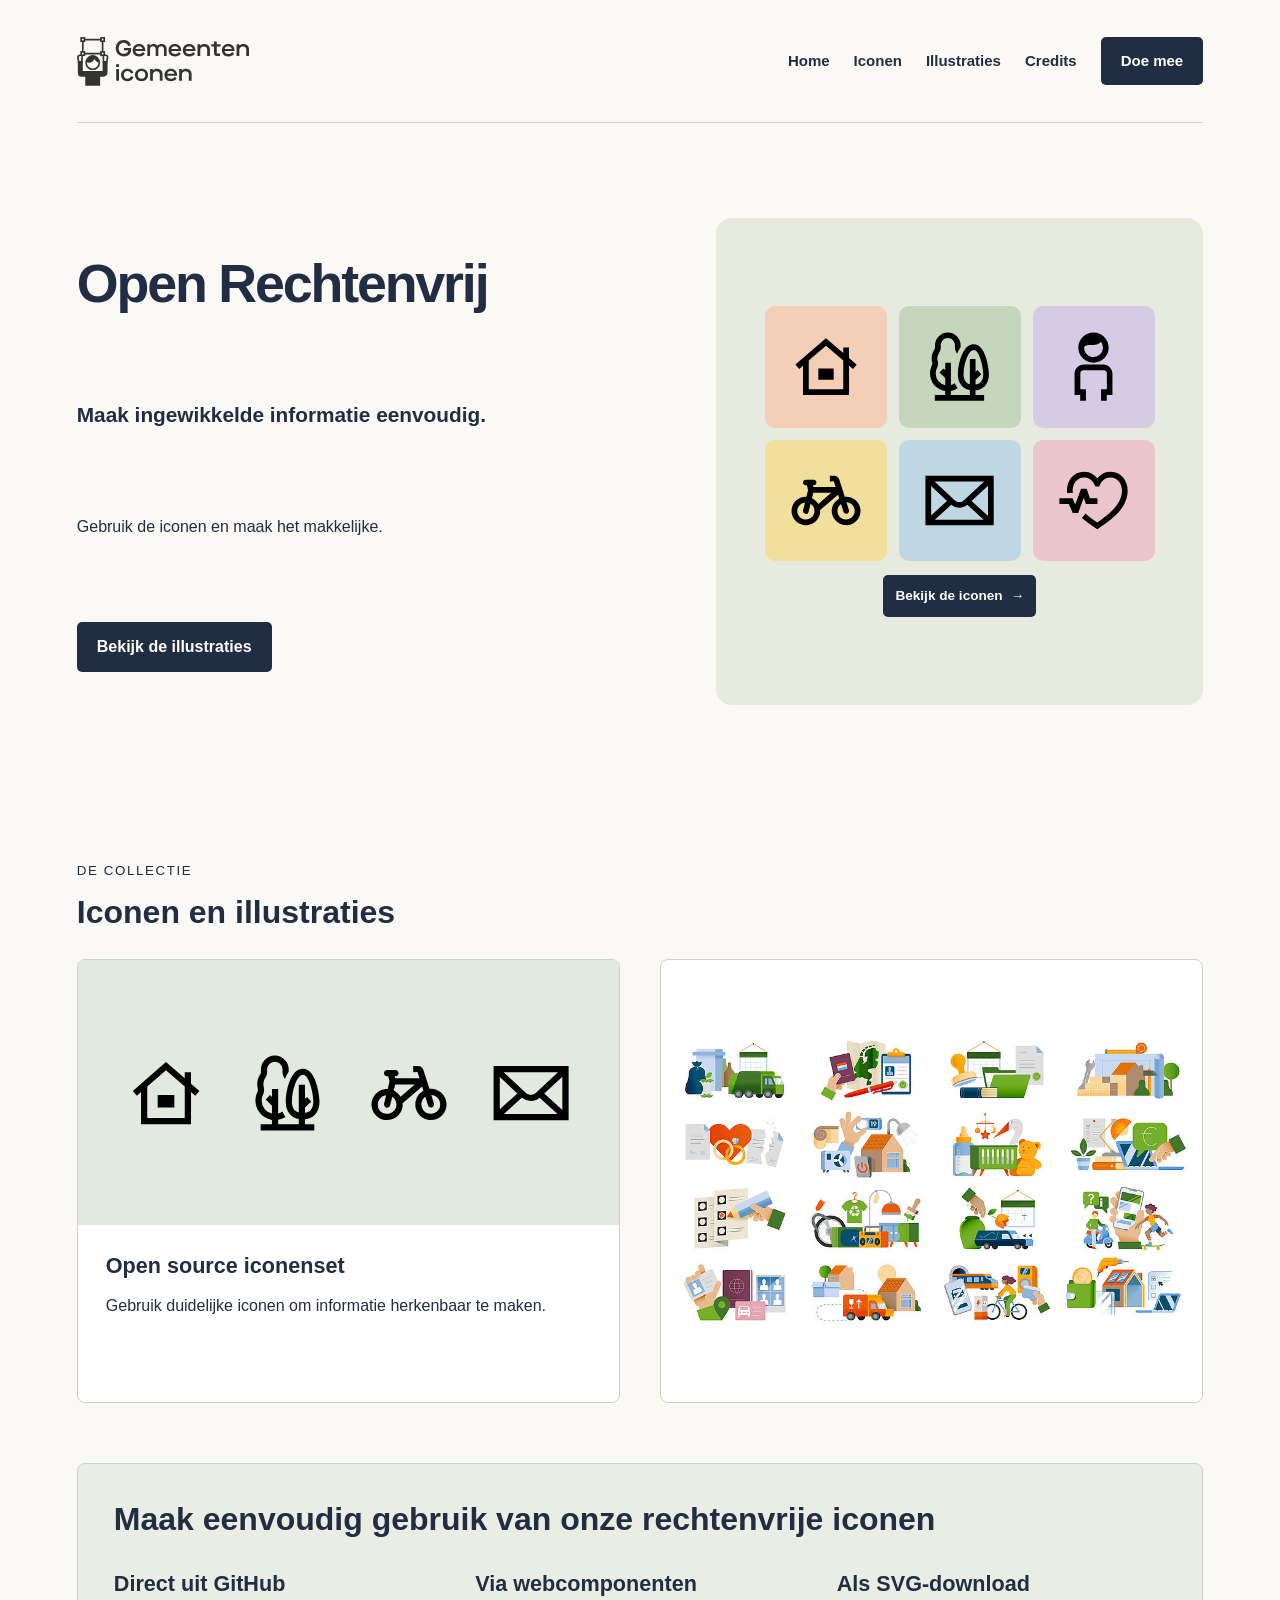
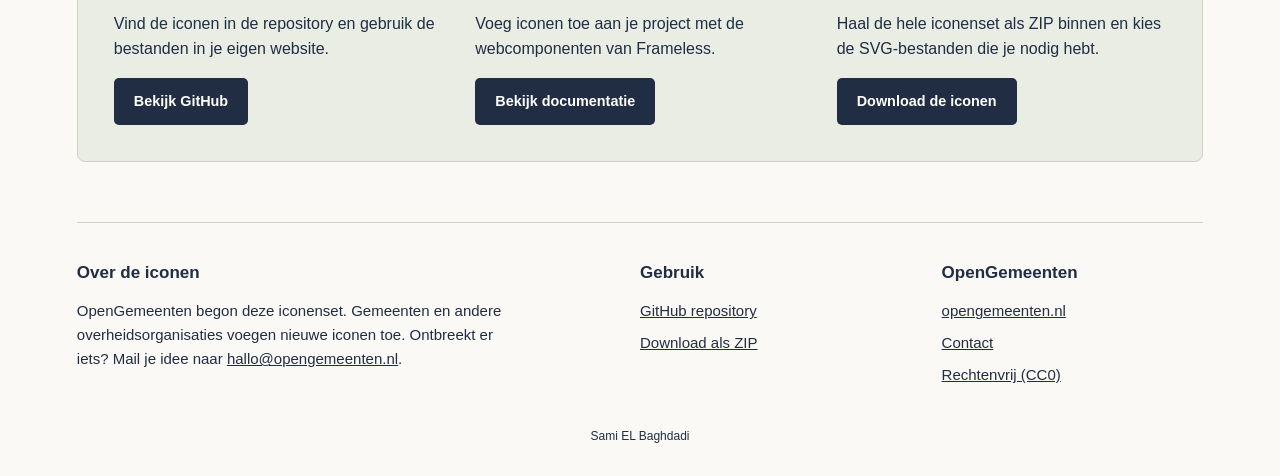
==== Gemeenteniconen.html @ 5701a108 "de css maar nog zonder de media" ====
﻿<!DOCTYPE html>
<html lang="nl">
<head>
    <meta charset="UTF-8">
    <meta name="viewport" content="width=device-width, initial-scale=1.0">
    <meta name="description" content="Ontdek iconen en illustraties voor begrijpelijke communicatie door gemeenten.">
    <title>Gemeenteniconen</title>
    <link rel="stylesheet" href="styles/styles.css">
</head>

<body id="boven">

<header class="bovenbalk paginabreedte rij">
    <a href="#">
        <img class="logo" src="assets/gemeenteniconen-logo.svg" alt="Gemeenteniconen">
    </a>

    <button class="hamburger" type="button" title="Menu" hidden>☰</button>
    <nav class="menu rij" id="hoofdmenu">
        <a href="#boven">Home</a>
        <a href="#iconen">Iconen</a>
        <a href="#illustraties">Illustraties</a>
        <a href="#credits">Credits</a>
        <a class="knop" href="#gebruik">Doe mee</a>
    </nav>
</header>

<main>

    <section class="intro paginabreedte raster">
        
        <h1>Open Rechtenvrij</h1>

            <p class="intro-uitleg">
                Maak ingewikkelde informatie eenvoudig.
                </p>  
                <p> Gebruik de iconen en maak het makkelijke. </p> 
          

            <a class="knop" href="#illustraties">Bekijk de illustraties</a>
        
         <section class="intro-beeld kolom">
            <h2 class="voorbeeld-kop">Bekijk de iconen</h2>

                <ul class="iconen-raster raster drie-kolommen lijst">
                    <li><span class="raster icoon perzik"><img src="assets/icoon-huis.svg" alt="Huis"></span></li>
                    <li><span class="raster icoon groen"><img src="assets/icoon-bomen.svg" alt="Bomen"></span></li>
                    <li><span class="raster icoon paars"><img src="assets/icoon-gebruiker.svg" alt="Gebruiker"></span></li>
                    <li><span class="raster icoon geel"><img src="assets/icoon-fiets.svg" alt="Fiets"></span></li>
                    <li><span class="raster icoon blauw"><img src="assets/icoon-bericht.svg" alt="Bericht"></span></li>
                    <li><span class="raster icoon roze"><img src="assets/icoon-gezondheid.svg" alt="Gezondheid"></span></li>
                </ul>
                <a class="knop iconen-bekijk" href="#iconen">Bekijk de iconen <span aria-hidden="true">→</span></a>
        </section>
    </section>

    <section class="collecties paginabreedte">

        <small class="bovenkop">DE COLLECTIE</small>
        <h2>Iconen en illustraties</h2>

        <section class="collectie-raster raster">

            <a class="collectie-kaart paneel" id="iconen" href="#gebruik">
                <span class="kaart-beeld iconen-voorbeeld">
                    <img src="assets/icoon-huis.svg" alt="Huis">
                    <img src="assets/icoon-bomen.svg" alt="Bomen">
                    <img src="assets/icoon-fiets.svg" alt="Fiets">
                    <img src="assets/icoon-bericht.svg" alt="Bericht">
                </span>

                <article class="kaart-tekst">
                    <h3>Open source iconenset</h3>
                    <p>Gebruik duidelijke iconen om informatie herkenbaar te maken.</p>
                </article>
            </a>

            <a class="collectie-kaart paneel" id="illustraties" href="assets/illustraties.jpg">
                <span class="kaart-beeld"><img src="assets/illustraties.jpg" alt="Illustraties"></span>

                <article class="kaart-tekst">
                    <h3>Rechtenvrije illustraties</h3>
                    <p>bekijke de Rechtenvrije illustraties</p>
                </article>
            </a>
        </section>
    </section>
    <section id="gebruik" class="gebruik paginabreedte paneel">
        <h2 id="gebruik-titel">Maak eenvoudig gebruik van onze rechtenvrije iconen</h2>

        <section class="gebruik-raster raster drie-kolommen">
            <article class="kolom">
                <h3>Direct uit GitHub</h3>
                <p>Vind de iconen in de repository en gebruik de bestanden in je eigen website.</p>
                <a class="knop" href="https://github.com/OpenGemeenten/Iconenset/">Bekijk GitHub</a>
            </article>

            <article class="kolom">
                <h3>Via webcomponenten</h3>
                <p>Voeg iconen toe aan je project met de webcomponenten van Frameless.</p>
                <a class="knop" href="https://frameless.github.io/iconset-npm/">Bekijk documentatie</a>
            </article>

            <article class="kolom">
                <h3>Als SVG-download</h3>
                <p>Haal de hele iconenset als ZIP binnen en kies de SVG-bestanden die je nodig hebt.</p>
                <a class="knop" href="https://github.com/OpenGemeenten/Iconenset/archive/refs/heads/master.zip">Download de iconen</a>
            </article>
        </section>
    </section>
</main>

<footer id="credits" class="onderbalk paginabreedte raster">
    <section>
        <h2 id="over-iconen">Over de iconen</h2>
        <p>OpenGemeenten begon deze iconenset. Gemeenten en andere overheidsorganisaties voegen nieuwe iconen toe. Ontbreekt er iets? Mail je idee naar <a href="mailto:hallo@opengemeenten.nl">hallo@opengemeenten.nl</a>.</p>
    </section>

    <nav>
        <h2 id="footer-gebruik">Gebruik</h2>
        <ul class="raster lijst">
            <li><a href="https://github.com/OpenGemeenten/Iconenset/">GitHub repository</a></li>
            <li><a href="https://github.com/OpenGemeenten/Iconenset/archive/refs/heads/master.zip">Download als ZIP</a></li>
        </ul>
    </nav>

    <nav>
        <h2 id="footer-opengemeenten">OpenGemeenten</h2>
        <ul class="raster lijst">
            <li><a href="https://www.opengemeenten.nl/">opengemeenten.nl</a></li>
            <li><a href="https://www.opengemeenten.nl/contact">Contact</a></li>
            <li><a href="https://www.gemeenteniconen.nl/rechtenvrij">Rechtenvrij (CC0)</a></li>
        </ul>
    </nav>

    <small class="footer-naam">Sami EL Baghdadi</small>
</footer>

<a class="terug-boven" href="#boven">↑</a>
<script src="scripts/script.js" defer></script>
</body>
</html>
---- styles/styles.css ----
﻿:root { --donker: #202d43; --lijn: #cdd1c7; --accent: #9d4929; }
* { box-sizing: border-box; }
html { scroll-padding-top: 150px; }
body {
    margin: 0;
    background: #faf9f5;
    color: var(--donker);
    font-family: Arial, sans-serif;
    line-height: 1.6;
}
img { display: block; max-width: 100%; }
a { color: inherit; }
a:hover { text-decoration: underline; }
a:focus-visible, button:focus-visible { outline: 3px solid var(--accent); outline-offset: 6px; }
h1, h2, h3, p { margin-top: 0; }
h1, h2, h3 { line-height: 1.2; }
h1 { font-size: clamp(2.2rem, 4.2vw, 3.7rem); letter-spacing: -.04em; }
h2 { font-size: clamp(1.5rem, 2.5vw, 2rem); }
h3 { font-size: 1.35rem; margin-bottom: 14px; }
.paginabreedte { width: 88%; max-width: 1180px; margin-inline: auto; }
.knop {
    display: inline-flex;
    align-items: center;
    justify-content: center;
    gap: 16px;
    padding: 12px 20px;
    border-radius: 5px;
    background: var(--donker);
    color: white;
    font-weight: bold;
    text-decoration: none;
}
.knop:hover { opacity: .85; }
/* Herbruikbare classes */ .paneel { border: 1px solid var(--lijn); border-radius: 8px; }
.raster { display: grid; }
.drie-kolommen { grid-template-columns: repeat(3, minmax(0, 1fr)); }
.rij { display: flex; align-items: center; }
.kolom { display: flex; flex-direction: column; }
.lijst { list-style: none; padding: 0; margin: 0; }

/* Navigatie */
.bovenbalk {
    position: sticky;
    top: 0;
    z-index: 10;
    justify-content: space-between;
    gap: 32px;
    padding-block: 28px;
    border-bottom: 1px solid var(--lijn);
    background: #faf9f5;
}
.logo { width: 185px; }
.menu { flex-wrap: wrap; gap: 24px; }
.menu a { font-size: 15px; font-weight: bold; text-decoration: none; }
.hamburger, .terug-boven { display: none; }

/* Intro */
.intro {
    grid-template-columns: 1.15fr 1fr;
    align-items: center;
    gap: 16px 80px;
    padding-block: 95px;
}
.intro>h1, .intro>p, .intro>.knop { grid-column: 1; margin-bottom: 0; }
.intro>.knop { justify-self: start; }
.intro>p { max-width: 490px; }
.intro-uitleg { font-size: 1.3rem; font-weight: bold; }
.intro-beeld {
    grid-column: 2;
    grid-row: 1 / 5;
    align-items: center;
    min-width: 0;
    justify-content: center;
    width: 100%;
    aspect-ratio: 1;
    background: #e7eadf;
    border-radius: 16px;
}
.voorbeeld-kop { display: none; margin: 0; font-size: 1.4rem; }
.iconen-raster { gap: 12px; width: 80%; margin-bottom: 14px; }
.icoon {
    place-items: center;
    aspect-ratio: 1;
    margin: 0;
    border-radius: 10px;
}
.iconen-raster > li { min-width: 0; }
.icoon img { width: 75%; height: 75%; object-fit: contain; }
.iconen-bekijk {
    max-width: 70%;
    padding: 10px 12px;
    gap: 8px;
    font-size: .85rem;
    text-align: center;
}
/* Kleuren van de iconen */ .perzik { background: #f3cfb8; }
.groen { background: #c4d7bc; }
.paars { background: #d5cbe5; }
.geel { background: #f0df9d; }
.blauw { background: #bed7e3; }
.roze { background: #ebc5cc; }
/* Collectie */ .collecties { padding-block: 60px; }
.bovenkop { display: block; margin-bottom: 12px; letter-spacing: .12em; }
.collecties>h2 { margin-bottom: 28px; }
.collectie-raster { grid-template-columns: 1fr 1fr; gap: 40px; }
.collectie-kaart {
    display: block;
    overflow: hidden;
    background: white;
    text-decoration: none;
}
.kaart-beeld { margin: 0; height: 265px; background: #eee8dc; }
.kaart-beeld>img { width: 100%; height: 100%; object-fit: contain; }
.kaart-tekst { padding: 28px; }
.iconen-voorbeeld {
    display: grid;
    grid-template-columns: repeat(4, 1fr);
    align-items: center;
    gap: 22px;
    padding: 38px;
    background: #e2e9df;
}
.iconen-voorbeeld img { aspect-ratio: 1; height: auto; }
/* Gebruiksopties */ .gebruik { padding: 36px; margin-bottom: 60px; background: #e9ede3; }
.gebruik>h2 { margin-bottom: 32px; }
.gebruik-raster { gap: 32px; }
.gebruik-raster article { align-items: flex-start; }
.gebruik-raster .knop { margin-top: auto; font-size: .9rem; }

/* Footer */
.onderbalk {
    grid-template-columns: 2fr 1fr 1fr;
    gap: 40px;
    margin-top: 40px;
    padding-block: 40px 30px;
    border-top: 1px solid var(--lijn);
    font-size: 15px;
}
.onderbalk h2 { font-size: 17px; margin-bottom: 16px; }
.onderbalk p { max-width: 440px; margin-bottom: 0; }
.onderbalk ul { gap: 8px; }
.onderbalk a { overflow-wrap: anywhere; }
.footer-naam { grid-column: 1 / -1; text-align: center; font-size: 12px; }
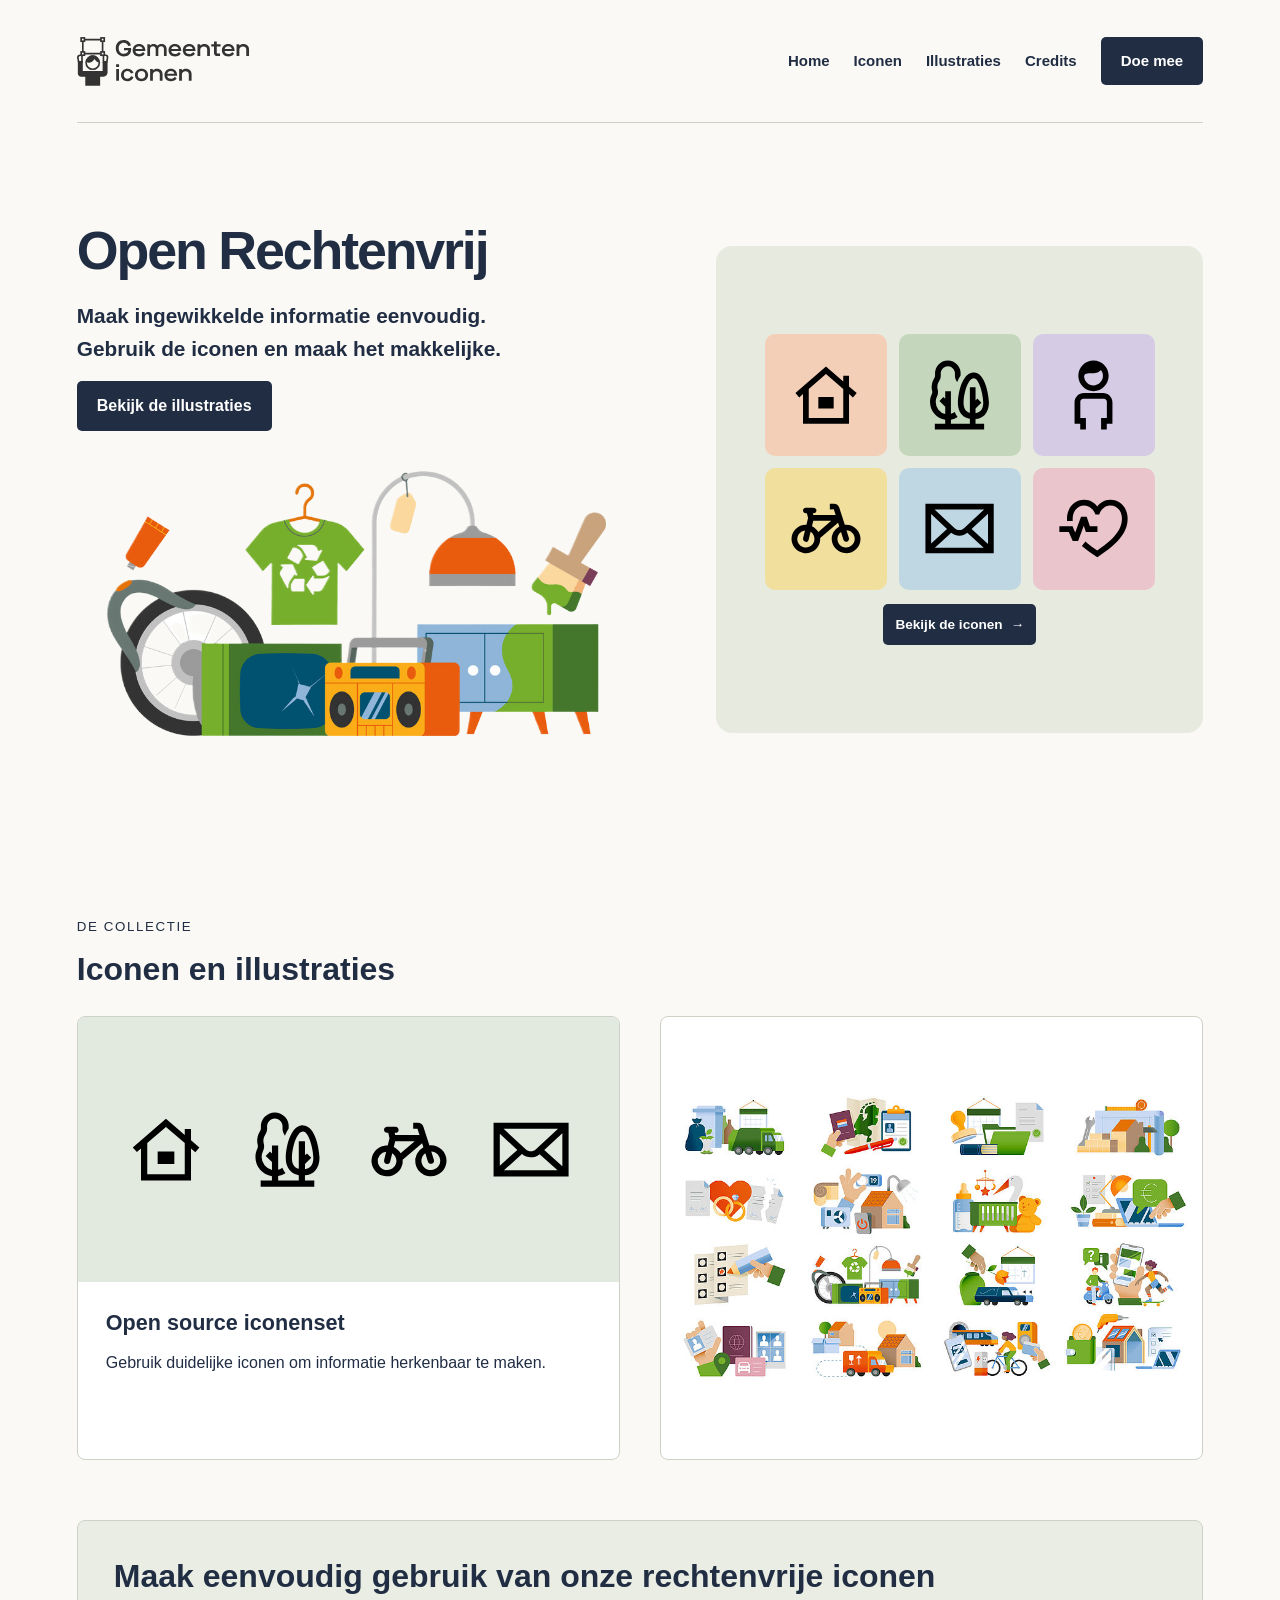
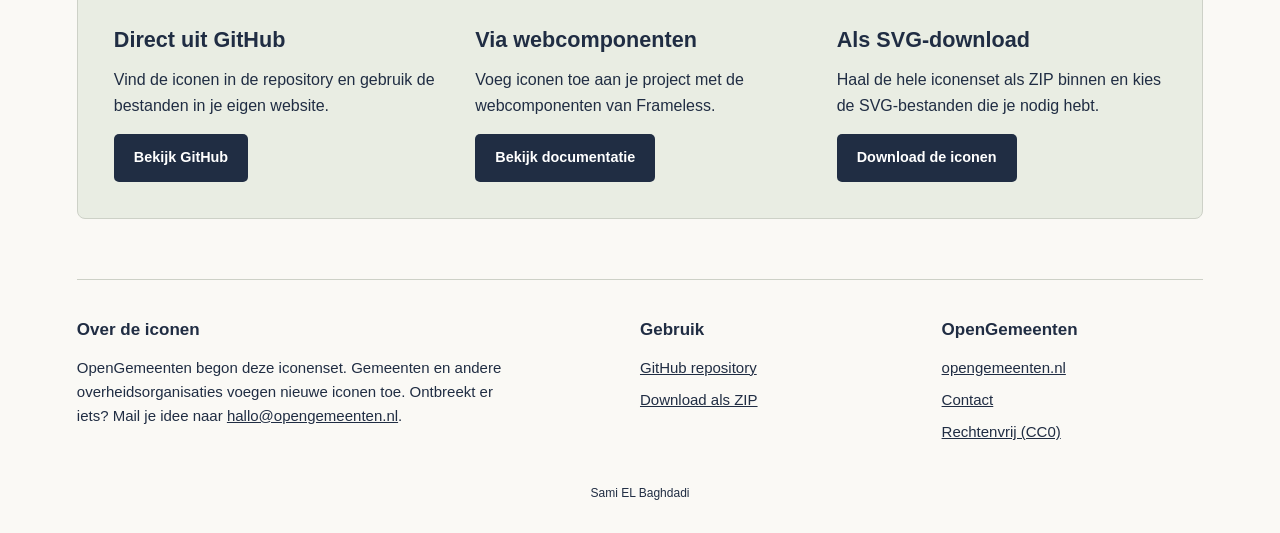
==== commit be59ac53: "heb een foto toegevoegd aan de homepage" ====
--- a/Gemeenteniconen.html
+++ b/Gemeenteniconen.html
@@ -26,41 +26,35 @@
 </header>
 
 <main>
+  
+    <section class="intro paginabreedte raster">
+        <h1>Open Rechtenvrij</h1>
+        <p class="intro-uitleg">Maak ingewikkelde informatie eenvoudig.<br>Gebruik de iconen en maak het makkelijke.</p>  
 
-    <section class="intro paginabreedte raster">
-        
-        <h1>Open Rechtenvrij</h1>
-
-            <p class="intro-uitleg">
-                Maak ingewikkelde informatie eenvoudig.
-                </p>  
-                <p> Gebruik de iconen en maak het makkelijke. </p> 
-          
-
-            <a class="knop" href="#illustraties">Bekijk de illustraties</a>
-        
-         <section class="intro-beeld kolom">
+        <a class="knop" href="#illustraties">Bekijk de illustraties</a>
+        <img src="assets/spullenedit.png" alt="spullenedit">
+         
+        <section class="intro-beeld kolom">
             <h2 class="voorbeeld-kop">Bekijk de iconen</h2>
 
-                <ul class="iconen-raster raster drie-kolommen lijst">
-                    <li><span class="raster icoon perzik"><img src="assets/icoon-huis.svg" alt="Huis"></span></li>
-                    <li><span class="raster icoon groen"><img src="assets/icoon-bomen.svg" alt="Bomen"></span></li>
-                    <li><span class="raster icoon paars"><img src="assets/icoon-gebruiker.svg" alt="Gebruiker"></span></li>
-                    <li><span class="raster icoon geel"><img src="assets/icoon-fiets.svg" alt="Fiets"></span></li>
-                    <li><span class="raster icoon blauw"><img src="assets/icoon-bericht.svg" alt="Bericht"></span></li>
-                    <li><span class="raster icoon roze"><img src="assets/icoon-gezondheid.svg" alt="Gezondheid"></span></li>
-                </ul>
-                <a class="knop iconen-bekijk" href="#iconen">Bekijk de iconen <span aria-hidden="true">→</span></a>
+            <ul class="iconen-raster raster drie-kolommen lijst">
+                <li><span class="raster icoon perzik"><img src="assets/icoon-huis.svg" alt="Huis"></span></li>
+                <li><span class="raster icoon groen"><img src="assets/icoon-bomen.svg" alt="Bomen"></span></li>
+                <li><span class="raster icoon paars"><img src="assets/icoon-gebruiker.svg" alt="Gebruiker"></span></li>
+                <li><span class="raster icoon geel"><img src="assets/icoon-fiets.svg" alt="Fiets"></span></li>
+                <li><span class="raster icoon blauw"><img src="assets/icoon-bericht.svg" alt="Bericht"></span></li>
+                <li><span class="raster icoon roze"><img src="assets/icoon-gezondheid.svg" alt="Gezondheid"></span></li>
+            </ul>
+
+            <a class="knop iconen-bekijk" href="#iconen">Bekijk de iconen <span>→</span></a>
         </section>
     </section>
 
     <section class="collecties paginabreedte">
-
         <small class="bovenkop">DE COLLECTIE</small>
         <h2>Iconen en illustraties</h2>
 
         <section class="collectie-raster raster">
-
             <a class="collectie-kaart paneel" id="iconen" href="#gebruik">
                 <span class="kaart-beeld iconen-voorbeeld">
                     <img src="assets/icoon-huis.svg" alt="Huis">
@@ -84,11 +78,12 @@
                 </article>
             </a>
         </section>
-    </section>
-    <section id="gebruik" class="gebruik paginabreedte paneel">
+     </section>
+   
+     <section id="gebruik" class="gebruik paginabreedte paneel">
         <h2 id="gebruik-titel">Maak eenvoudig gebruik van onze rechtenvrije iconen</h2>
 
-        <section class="gebruik-raster raster drie-kolommen">
+         <section class="gebruik-raster raster drie-kolommen">
             <article class="kolom">
                 <h3>Direct uit GitHub</h3>
                 <p>Vind de iconen in de repository en gebruik de bestanden in je eigen website.</p>
--- a/styles/styles.css
+++ b/styles/styles.css
@@ -1,145 +1,295 @@
-﻿:root { --donker: #202d43; --lijn: #cdd1c7; --accent: #9d4929; }
-* { box-sizing: border-box; }
-html { scroll-padding-top: 150px; }
+﻿:root {
+  --donker: #202d43;
+  --lijn: #cdd1c7;
+  --accent: #9d4929;
+}
+* {
+  box-sizing: border-box;
+}
+html {
+  scroll-padding-top: 150px;
+}
 body {
-    margin: 0;
-    background: #faf9f5;
-    color: var(--donker);
-    font-family: Arial, sans-serif;
-    line-height: 1.6;
-}
-img { display: block; max-width: 100%; }
-a { color: inherit; }
-a:hover { text-decoration: underline; }
-a:focus-visible, button:focus-visible { outline: 3px solid var(--accent); outline-offset: 6px; }
-h1, h2, h3, p { margin-top: 0; }
-h1, h2, h3 { line-height: 1.2; }
-h1 { font-size: clamp(2.2rem, 4.2vw, 3.7rem); letter-spacing: -.04em; }
-h2 { font-size: clamp(1.5rem, 2.5vw, 2rem); }
-h3 { font-size: 1.35rem; margin-bottom: 14px; }
-.paginabreedte { width: 88%; max-width: 1180px; margin-inline: auto; }
+  margin: 0;
+  background: #faf9f5;
+  color: var(--donker);
+  font-family: Arial, sans-serif;
+  line-height: 1.6;
+}
+img {
+  display: block;
+  max-width: 100%;
+}
+a {
+  color: inherit;
+}
+a:hover {
+  text-decoration: underline;
+}
+a:focus-visible, button:focus-visible {
+  outline: 3px solid var(--accent);
+  outline-offset: 6px;
+}
+h1, h2, h3, p {
+  margin-top: 0;
+}
+h1, h2, h3 {
+  line-height: 1.2;
+}
+h1 {
+  font-size: clamp(2.2rem, 4.2vw, 3.7rem);
+  letter-spacing: -.04em;
+}
+h2 {
+  font-size: clamp(1.5rem, 2.5vw, 2rem);
+}
+h3 {
+  font-size: 1.35rem;
+  margin-bottom: 14px;
+}
+.paginabreedte {
+  width: 88%;
+  max-width: 1180px;
+  margin-inline: auto;
+}
 .knop {
-    display: inline-flex;
-    align-items: center;
-    justify-content: center;
-    gap: 16px;
-    padding: 12px 20px;
-    border-radius: 5px;
-    background: var(--donker);
-    color: white;
-    font-weight: bold;
-    text-decoration: none;
-}
-.knop:hover { opacity: .85; }
-/* Herbruikbare classes */ .paneel { border: 1px solid var(--lijn); border-radius: 8px; }
-.raster { display: grid; }
-.drie-kolommen { grid-template-columns: repeat(3, minmax(0, 1fr)); }
-.rij { display: flex; align-items: center; }
-.kolom { display: flex; flex-direction: column; }
-.lijst { list-style: none; padding: 0; margin: 0; }
-
+  display: inline-flex;
+  align-items: center;
+  justify-content: center;
+  gap: 16px;
+  padding: 12px 20px;
+  border-radius: 5px;
+  background: var(--donker);
+  color: white;
+  font-weight: bold;
+  text-decoration: none;
+}
+.knop:hover {
+  opacity: .85;
+}
+/* Herbruikbare classes  */
+.paneel {
+  border: 1px solid var(--lijn);
+  border-radius: 8px;
+}
+.raster {
+  display: grid;
+}
+.drie-kolommen {
+  grid-template-columns: repeat(3, minmax(0, 1fr));
+}
+.rij {
+  display: flex;
+  align-items: center;
+}
+.kolom {
+  display: flex;
+  flex-direction: column;
+}
+.lijst {
+  list-style: none;
+  padding: 0;
+  margin: 0;
+}
 /* Navigatie */
 .bovenbalk {
-    position: sticky;
-    top: 0;
-    z-index: 10;
-    justify-content: space-between;
-    gap: 32px;
-    padding-block: 28px;
-    border-bottom: 1px solid var(--lijn);
-    background: #faf9f5;
-}
-.logo { width: 185px; }
-.menu { flex-wrap: wrap; gap: 24px; }
-.menu a { font-size: 15px; font-weight: bold; text-decoration: none; }
-.hamburger, .terug-boven { display: none; }
-
+  position: sticky;
+  top: 0;
+  z-index: 10;
+  justify-content: space-between;
+  gap: 32px;
+  padding-block: 28px;
+  border-bottom: 1px solid var(--lijn);
+  background: #faf9f5;
+}
+.logo {
+  width: 185px;
+}
+.menu {
+  flex-wrap: wrap;
+  gap: 24px;
+}
+.menu a {
+  font-size: 15px;
+  font-weight: bold;
+  text-decoration: none;
+}
+.hamburger, .terug-boven {
+  display: none;
+}
 /* Intro */
 .intro {
-    grid-template-columns: 1.15fr 1fr;
-    align-items: center;
-    gap: 16px 80px;
-    padding-block: 95px;
-}
-.intro>h1, .intro>p, .intro>.knop { grid-column: 1; margin-bottom: 0; }
-.intro>.knop { justify-self: start; }
-.intro>p { max-width: 490px; }
-.intro-uitleg { font-size: 1.3rem; font-weight: bold; }
+  grid-template-columns: 1.15fr 1fr;
+  align-items: center;
+  gap: 16px 80px;
+  padding-block: 95px;
+}
+.intro > h1, .intro > p, .intro > .knop {
+  grid-column: 1;
+  margin-bottom: 0;
+}
+.intro > .knop {
+  justify-self: start;
+}
+.intro > p {
+  max-width: 490px;
+}
+.intro-uitleg {
+  font-size: 1.3rem;
+  font-weight: bold;
+}
 .intro-beeld {
-    grid-column: 2;
-    grid-row: 1 / 5;
-    align-items: center;
-    min-width: 0;
-    justify-content: center;
-    width: 100%;
-    aspect-ratio: 1;
-    background: #e7eadf;
-    border-radius: 16px;
-}
-.voorbeeld-kop { display: none; margin: 0; font-size: 1.4rem; }
-.iconen-raster { gap: 12px; width: 80%; margin-bottom: 14px; }
+  grid-column: 2;
+  grid-row: 1 / 5;
+  align-items: center;
+  min-width: 0;
+  justify-content: center;
+  width: 100%;
+  aspect-ratio: 1;
+  background: #e7eadf;
+  border-radius: 16px;
+}
+.voorbeeld-kop {
+  display: none;
+  margin: 0;
+  font-size: 1.4rem;
+}
+.iconen-raster {
+  gap: 12px;
+  width: 80%;
+  margin-bottom: 14px;
+}
 .icoon {
-    place-items: center;
-    aspect-ratio: 1;
-    margin: 0;
-    border-radius: 10px;
-}
-.iconen-raster > li { min-width: 0; }
-.icoon img { width: 75%; height: 75%; object-fit: contain; }
+  place-items: center;
+  aspect-ratio: 1;
+  margin: 0;
+  border-radius: 10px;
+}
+.iconen-raster > li {
+  min-width: 0;
+}
+.icoon img {
+  width: 75%;
+  height: 75%;
+  object-fit: contain;
+}
 .iconen-bekijk {
-    max-width: 70%;
-    padding: 10px 12px;
-    gap: 8px;
-    font-size: .85rem;
-    text-align: center;
-}
-/* Kleuren van de iconen */ .perzik { background: #f3cfb8; }
-.groen { background: #c4d7bc; }
-.paars { background: #d5cbe5; }
-.geel { background: #f0df9d; }
-.blauw { background: #bed7e3; }
-.roze { background: #ebc5cc; }
-/* Collectie */ .collecties { padding-block: 60px; }
-.bovenkop { display: block; margin-bottom: 12px; letter-spacing: .12em; }
-.collecties>h2 { margin-bottom: 28px; }
-.collectie-raster { grid-template-columns: 1fr 1fr; gap: 40px; }
+  max-width: 70%;
+  padding: 10px 12px;
+  gap: 8px;
+  font-size: .85rem;
+  text-align: center;
+}
+/* Kleuren van de iconen  */
+.perzik {
+  background: #f3cfb8;
+}
+.groen {
+  background: #c4d7bc;
+}
+.paars {
+  background: #d5cbe5;
+}
+.geel {
+  background: #f0df9d;
+}
+.blauw {
+  background: #bed7e3;
+}
+.roze {
+  background: #ebc5cc;
+}
+/* Collectie  */
+.collecties {
+  padding-block: 60px;
+}
+.bovenkop {
+  display: block;
+  margin-bottom: 12px;
+  letter-spacing: .12em;
+}
+.collecties > h2 {
+  margin-bottom: 28px;
+}
+.collectie-raster {
+  grid-template-columns: 1fr 1fr;
+  gap: 40px;
+}
 .collectie-kaart {
-    display: block;
-    overflow: hidden;
-    background: white;
-    text-decoration: none;
-}
-.kaart-beeld { margin: 0; height: 265px; background: #eee8dc; }
-.kaart-beeld>img { width: 100%; height: 100%; object-fit: contain; }
-.kaart-tekst { padding: 28px; }
+  display: block;
+  overflow: hidden;
+  background: white;
+  text-decoration: none;
+}
+.kaart-beeld {
+  margin: 0;
+  height: 265px;
+  background: #eee8dc;
+}
+.kaart-beeld > img {
+  width: 100%;
+  height: 100%;
+  object-fit: contain;
+}
+.kaart-tekst {
+  padding: 28px;
+}
 .iconen-voorbeeld {
-    display: grid;
-    grid-template-columns: repeat(4, 1fr);
-    align-items: center;
-    gap: 22px;
-    padding: 38px;
-    background: #e2e9df;
-}
-.iconen-voorbeeld img { aspect-ratio: 1; height: auto; }
-/* Gebruiksopties */ .gebruik { padding: 36px; margin-bottom: 60px; background: #e9ede3; }
-.gebruik>h2 { margin-bottom: 32px; }
-.gebruik-raster { gap: 32px; }
-.gebruik-raster article { align-items: flex-start; }
-.gebruik-raster .knop { margin-top: auto; font-size: .9rem; }
-
+  display: grid;
+  grid-template-columns: repeat(4, 1fr);
+  align-items: center;
+  gap: 22px;
+  padding: 38px;
+  background: #e2e9df;
+}
+.iconen-voorbeeld img {
+  aspect-ratio: 1;
+  height: auto;
+}
+/* Gebruiksopties  */
+.gebruik {
+  padding: 36px;
+  margin-bottom: 60px;
+  background: #e9ede3;
+}
+.gebruik > h2 {
+  margin-bottom: 32px;
+}
+.gebruik-raster {
+  gap: 32px;
+}
+.gebruik-raster article {
+  align-items: flex-start;
+}
+.gebruik-raster .knop {
+  margin-top: auto;
+  font-size: .9rem;
+}
 /* Footer */
 .onderbalk {
-    grid-template-columns: 2fr 1fr 1fr;
-    gap: 40px;
-    margin-top: 40px;
-    padding-block: 40px 30px;
-    border-top: 1px solid var(--lijn);
-    font-size: 15px;
-}
-.onderbalk h2 { font-size: 17px; margin-bottom: 16px; }
-.onderbalk p { max-width: 440px; margin-bottom: 0; }
-.onderbalk ul { gap: 8px; }
-.onderbalk a { overflow-wrap: anywhere; }
-.footer-naam { grid-column: 1 / -1; text-align: center; font-size: 12px; }
-
-
+  grid-template-columns: 2fr 1fr 1fr;
+  gap: 40px;
+  margin-top: 40px;
+  padding-block: 40px 30px;
+  border-top: 1px solid var(--lijn);
+  font-size: 15px;
+}
+.onderbalk h2 {
+  font-size: 17px;
+  margin-bottom: 16px;
+}
+.onderbalk p {
+  max-width: 440px;
+  margin-bottom: 0;
+}
+.onderbalk ul {
+  gap: 8px;
+}
+.onderbalk a {
+  overflow-wrap: anywhere;
+}
+.footer-naam {
+  grid-column: 1 / -1;
+  text-align: center;
+  font-size: 12px;
+}
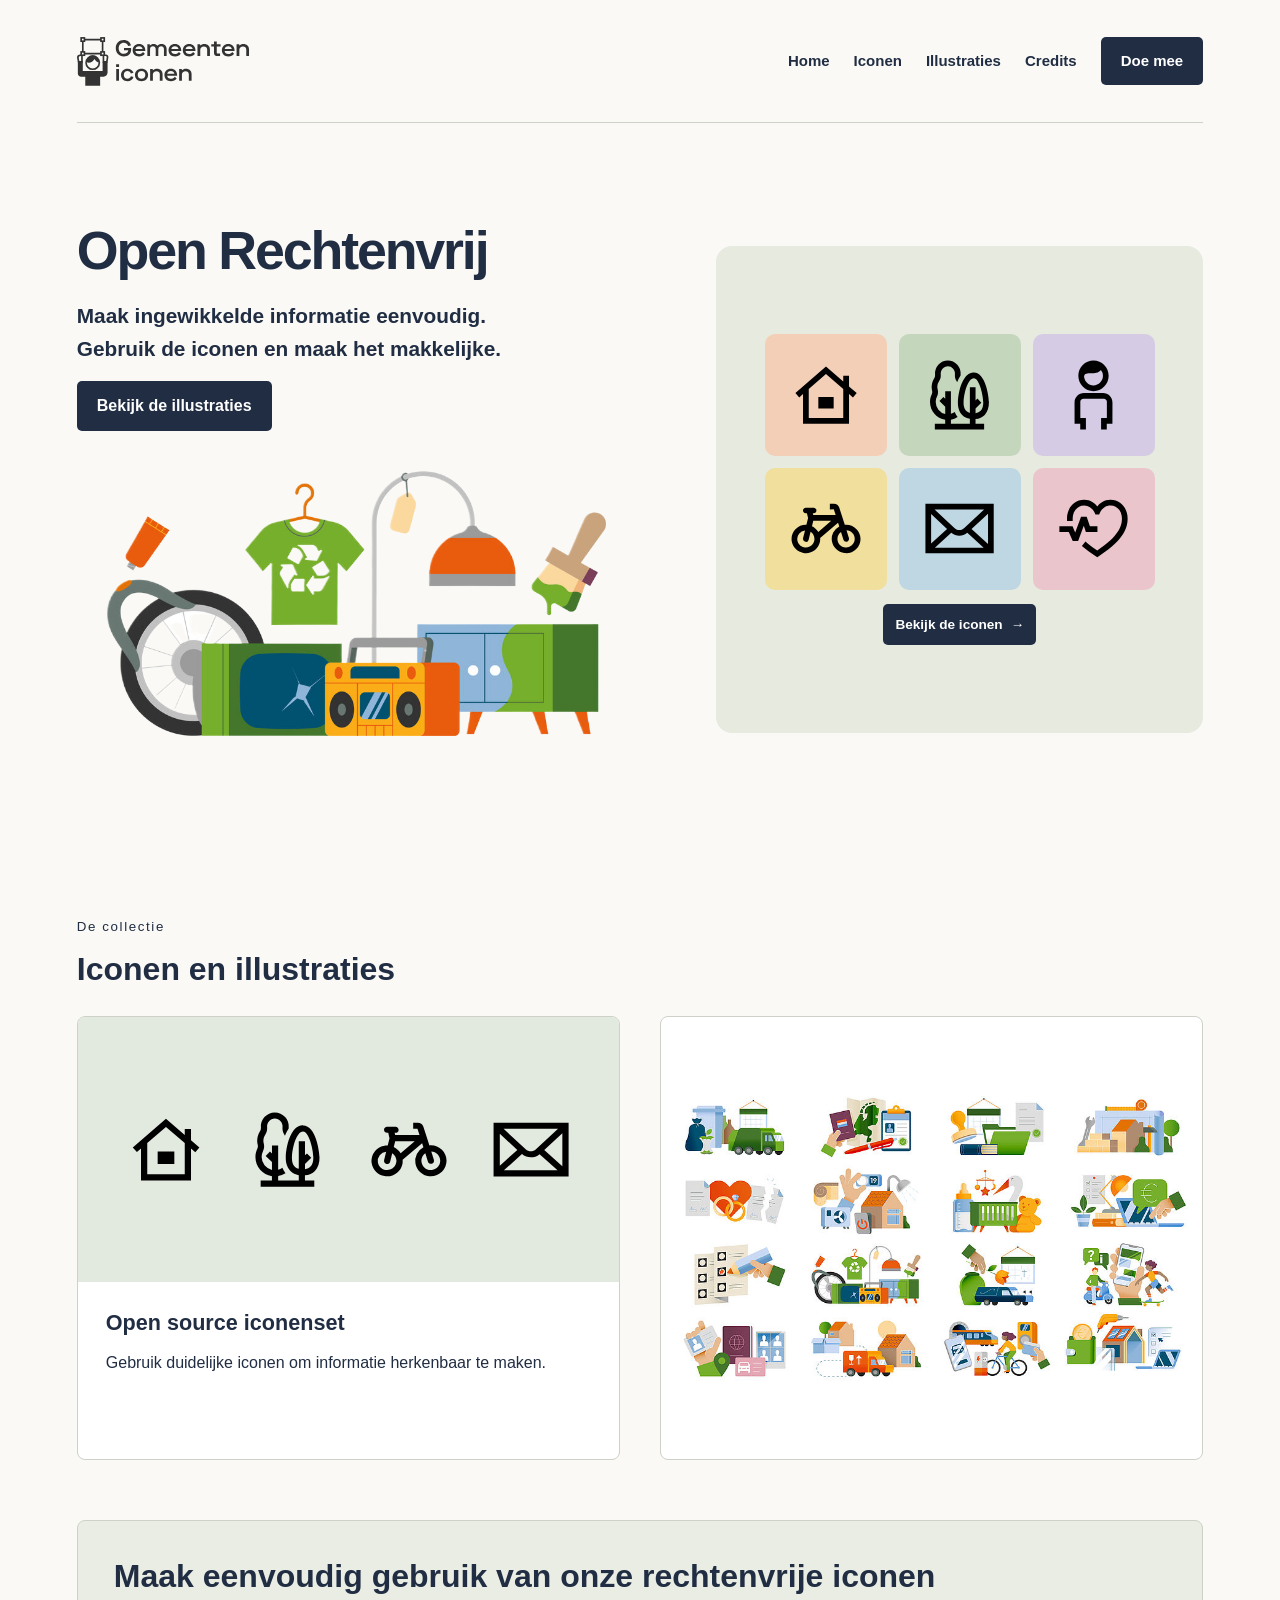
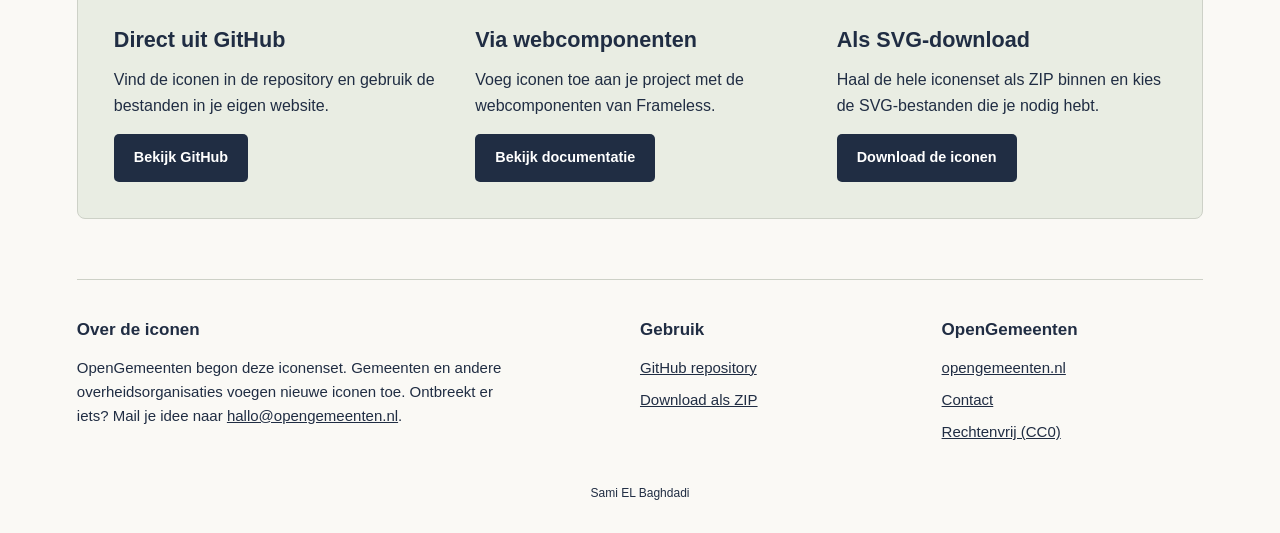
==== commit 2743dfbc: "hooftletter verandert heb de tekst van allemaal hoofdletter naar 1 hoofdletter voor accessibility." ====
--- a/Gemeenteniconen.html
+++ b/Gemeenteniconen.html
@@ -51,7 +51,7 @@
     </section>
 
     <section class="collecties paginabreedte">
-        <small class="bovenkop">DE COLLECTIE</small>
+        <small class="bovenkop">De collectie</small>
         <h2>Iconen en illustraties</h2>
 
         <section class="collectie-raster raster">
--- a/styles/styles.css
+++ b/styles/styles.css
@@ -1,4 +1,4 @@
-﻿:root {
+:root {
   --donker: #202d43;
   --lijn: #cdd1c7;
   --accent: #9d4929;
@@ -293,3 +293,101 @@
   text-align: center;
   font-size: 12px;
 }
+/* Tablet */
+@media (max-width: 900px) {
+    html { scroll-padding-top: 210px; }
+.bovenbalk { flex-direction: column; align-items: flex-start; gap: 20px; }
+.menu { gap: 18px; }
+.intro { gap: 35px; padding-block: 65px; }
+.collectie-raster { gap: 24px; }
+.iconen-voorbeeld { padding: 24px; gap: 12px; }
+}
+
+@media (max-width: 750px) {
+    .gebruik { padding: 24px; }
+.gebruik-raster { grid-template-columns: 1fr; }
+}
+
+/* Mobiel */
+@media (max-width: 650px) {
+    html { scroll-padding-top: 120px; }
+.paginabreedte { width: 90%; }
+
+    /* Navigatie met hamburgermenu */
+    .bovenbalk {
+        flex-direction: row;
+        flex-wrap: wrap;
+        align-items: center;
+        gap: 16px;
+        padding-block: 18px;
+    }
+.logo { width: 160px; }
+    .hamburger:not([hidden]) {
+        display: grid;
+        place-items: center;
+        width: 48px;
+        height: 48px;
+        padding: 0;
+        border: 1px solid var(--donker);
+        border-radius: 5px;
+        background: transparent;
+        font-size: 28px;
+        cursor: pointer;
+    }
+    .menu {
+        width: 100%;
+        flex-direction: column;
+        align-items: stretch;
+        gap: 4px;
+    }
+.menu.menu-interactief { display: none; }
+.menu.is-open { display: flex; }
+.menu a { padding: 12px; font-size: 1rem; }
+/* Intro */ .intro { grid-template-columns: 1fr; padding-block: 36px 16px; gap: 16px; }
+.intro>.knop { display: none; }
+    .intro-beeld {
+        grid-area: auto;
+        grid-template-columns: minmax(0, 1fr);
+        display: grid;
+        aspect-ratio: auto;
+        margin-top: 25px;
+        padding: 20px;
+        gap: 18px;
+        border: 1px solid var(--lijn);
+    }
+.voorbeeld-kop { display: block; }
+.iconen-raster { width: 100%; margin: 0; }
+    .iconen-bekijk {
+        justify-self: end;
+        max-width: none;
+        padding: 12px 20px;
+        font-size: 1rem;
+    }
+/* Collectie */ .collecties { padding-block: 40px; }
+.collectie-raster { grid-template-columns: 1fr; }
+#illustraties { order: -1; }
+.kaart-beeld { height: 230px; }
+.kaart-tekst { padding: 22px; }
+.kaart-tekst p { margin-bottom: 0; }
+/* Gebruik en footer */ .gebruik { margin-bottom: 36px; }
+.gebruik>h2 { text-align: center; }
+.gebruik-raster article { align-items: center; text-align: center; }
+.onderbalk { grid-template-columns: 1fr; gap: 28px; }
+
+    /* Knop om terug naar boven te gaan */
+    .terug-boven {
+        display: grid;
+        place-items: center;
+        position: fixed;
+        right: 12px;
+        bottom: 20px;
+        z-index: 5;
+        width: 44px;
+        height: 44px;
+        border: 1px solid var(--donker);
+        border-radius: 50%;
+        background: #faf9f5;
+        font-size: 1.6rem;
+        text-decoration: none;
+    }
+}
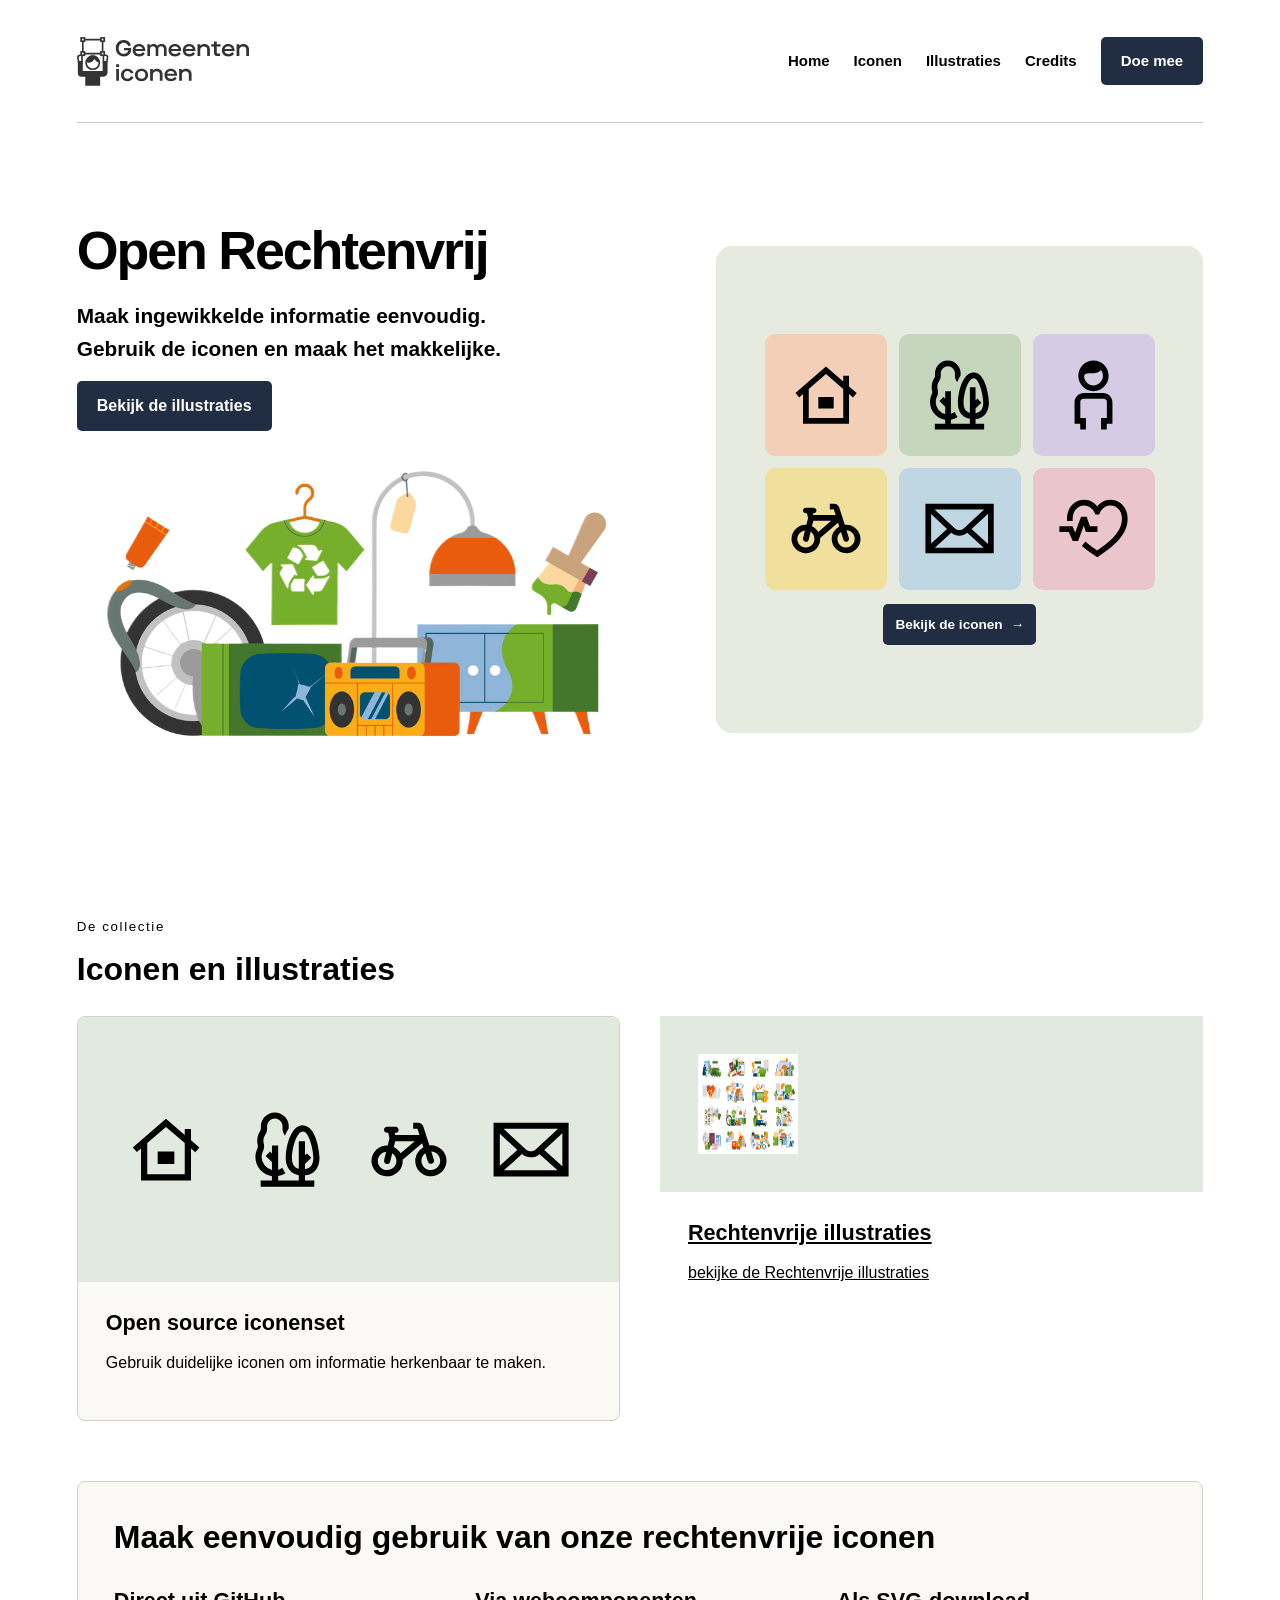
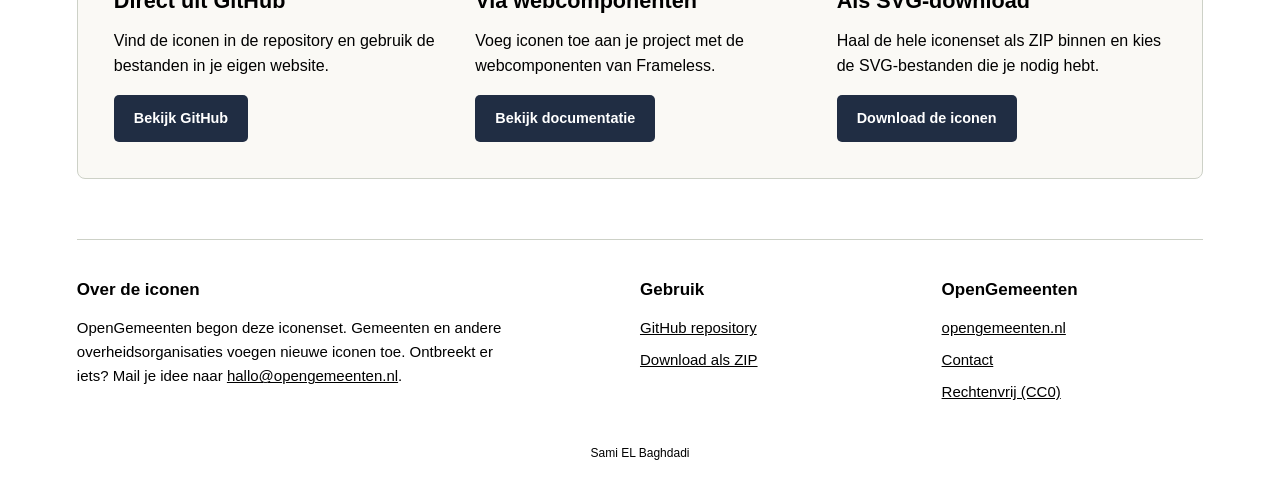
==== commit d8e22c93: "Dit voegt automatische light- en darkmode toe naar wat de gebruiker heeft ingesteld" ====
--- a/Gemeenteniconen.html
+++ b/Gemeenteniconen.html
@@ -69,14 +69,16 @@
                 </article>
             </a>
 
-            <a class="collectie-kaart paneel" id="illustraties" href="assets/illustraties.jpg">
-                <span class="kaart-beeld"><img src="assets/illustraties.jpg" alt="Illustraties"></span>
+            <a class="" id="iconen" href="#gebruik">
+                 <span class="kaart-img iconen-voorbeeld">
+                   <img src="assets/illustraties.jpg" alt="Huis">
+                 </span>
 
-                <article class="kaart-tekst">
+                 <article class="kaart-tekst">
                     <h3>Rechtenvrije illustraties</h3>
                     <p>bekijke de Rechtenvrije illustraties</p>
-                </article>
-            </a>
+                 </article>
+             </a>
         </section>
      </section>
    
--- a/styles/styles.css
+++ b/styles/styles.css
@@ -1,4 +1,10 @@
+
+
 :root {
+  color-scheme: light dark;
+  --tekst: light-dark(#000, #fff);
+  --achtergrond: light-dark(#fff, #17191d);
+  --vlak: light-dark(#faf9f5, #22252b);
   --donker: #202d43;
   --lijn: #cdd1c7;
   --accent: #9d4929;
@@ -11,8 +17,8 @@
 }
 body {
   margin: 0;
-  background: #faf9f5;
-  color: var(--donker);
+  background: var(--achtergrond);
+  color: var(--tekst);
   font-family: Arial, sans-serif;
   line-height: 1.6;
 }
@@ -100,7 +106,7 @@
   gap: 32px;
   padding-block: 28px;
   border-bottom: 1px solid var(--lijn);
-  background: #faf9f5;
+  background: var(--achtergrond);
 }
 .logo {
   width: 185px;
@@ -218,7 +224,7 @@
 .collectie-kaart {
   display: block;
   overflow: hidden;
-  background: white;
+  background: var(--vlak);
   text-decoration: none;
 }
 .kaart-beeld {
@@ -250,7 +256,7 @@
 .gebruik {
   padding: 36px;
   margin-bottom: 60px;
-  background: #e9ede3;
+  background: var(--vlak);
 }
 .gebruik > h2 {
   margin-bottom: 32px;
@@ -386,8 +392,9 @@
         height: 44px;
         border: 1px solid var(--donker);
         border-radius: 50%;
-        background: #faf9f5;
+        background: var(--vlak);
         font-size: 1.6rem;
         text-decoration: none;
     }
-}+}
+
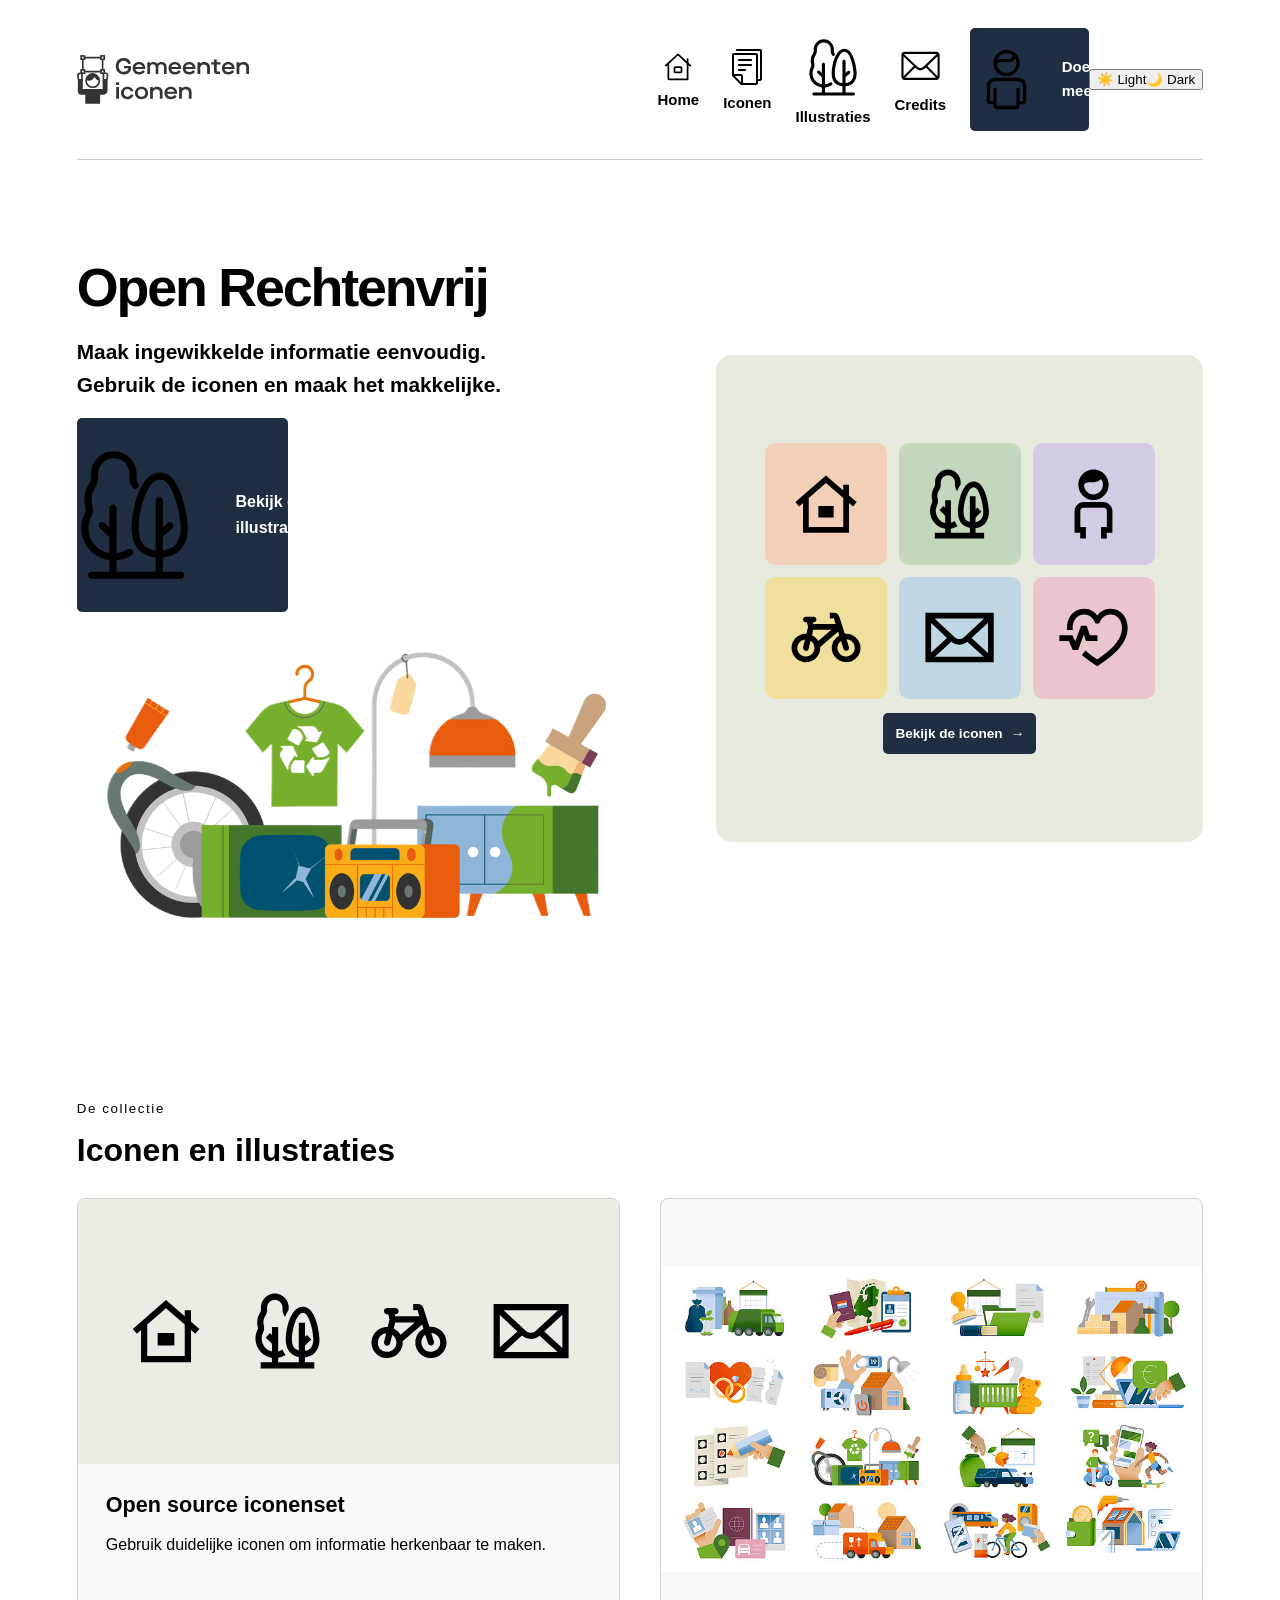
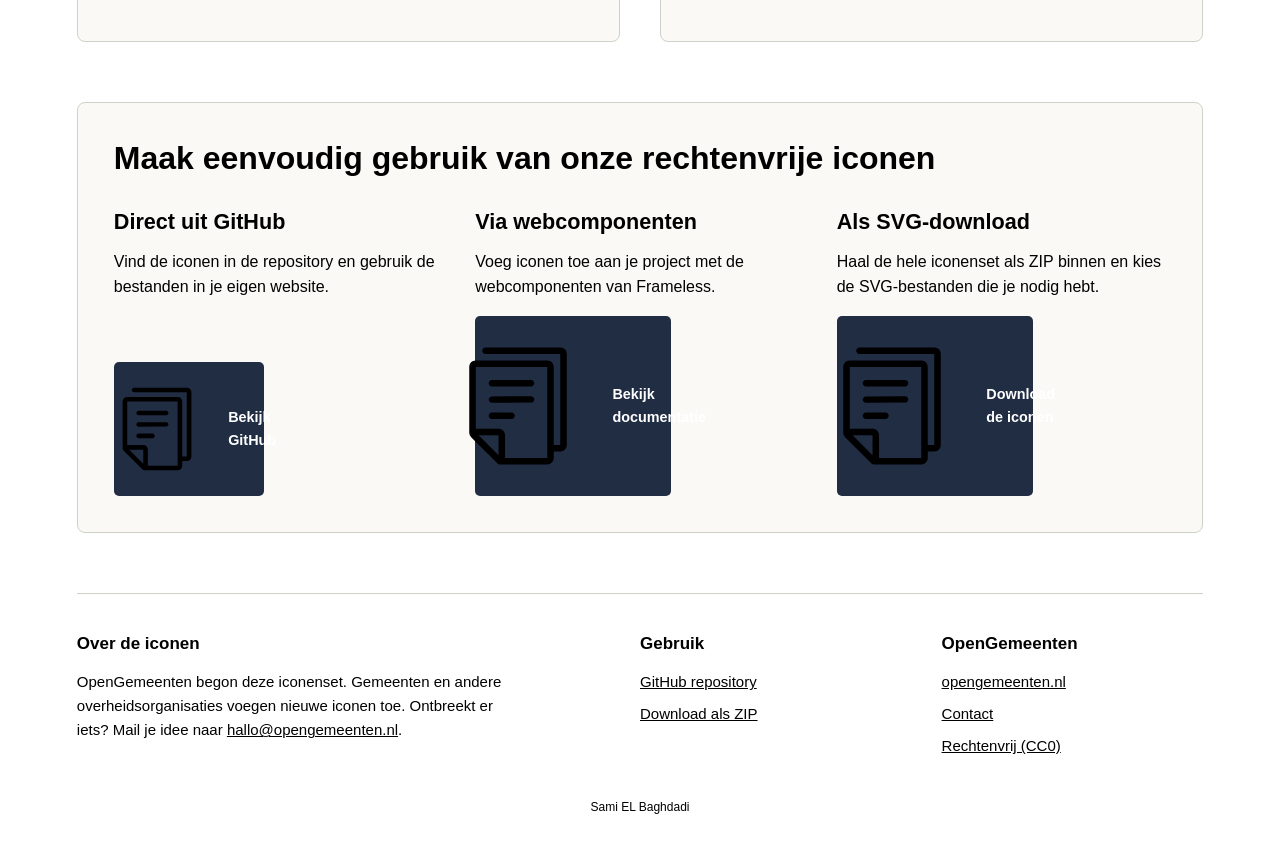
==== commit 3726b012: "heb meer iconen toegevoegdaan de pagina dat werd in de issue aanbevolen" ====
--- a/Gemeenteniconen.html
+++ b/Gemeenteniconen.html
@@ -16,13 +16,16 @@
     </a>
 
     <button class="hamburger" type="button" title="Menu" hidden>☰</button>
-    <nav class="menu rij" id="hoofdmenu">
-        <a href="#boven">Home</a>
-        <a href="#iconen">Iconen</a>
-        <a href="#illustraties">Illustraties</a>
-        <a href="#credits">Credits</a>
-        <a class="knop" href="#gebruik">Doe mee</a>
-    </nav>
+    <div class="header-acties rij">
+        <nav class="menu rij" id="hoofdmenu">
+            <a href="#boven"><img src="assets/Svg/Line/Huis.svg" alt=""> Home</a>
+            <a href="iconen.html"><img src="assets/Svg/Line/Documenten.svg" alt=""> Iconen</a>
+            <a href="#illustraties"><img src="assets/Svg/Line/Bomen.svg" alt=""> Illustraties</a>
+            <a href="#credits"><img src="assets/Svg/Line/Bericht.svg" alt=""> Credits</a>
+            <a class="knop" href="#gebruik"><img src="assets/Svg/Line/Gebruiker.svg" alt=""> Doe mee</a>
+        </nav>
+        <button class="theme-toggle" id="theme-toggle" type="button"><span class="theme-toggle-light">☀️ Light</span><span class="theme-toggle-dark">🌙 Dark</span></button>
+    </div>
 </header>
 
 <main>
@@ -31,7 +34,7 @@
         <h1>Open Rechtenvrij</h1>
         <p class="intro-uitleg">Maak ingewikkelde informatie eenvoudig.<br>Gebruik de iconen en maak het makkelijke.</p>  
 
-        <a class="knop" href="#illustraties">Bekijk de illustraties</a>
+        <a class="knop" href="#illustraties"><img src="assets/Svg/Line/Bomen.svg" alt=""> Bekijk de illustraties</a>
         <img src="assets/spullenedit.png" alt="spullenedit">
          
         <section class="intro-beeld kolom">
@@ -55,7 +58,7 @@
         <h2>Iconen en illustraties</h2>
 
         <section class="collectie-raster raster">
-            <a class="collectie-kaart paneel" id="iconen" href="#gebruik">
+            <a class="collectie-kaart paneel" id="iconen" href="iconen.html">
                 <span class="kaart-beeld iconen-voorbeeld">
                     <img src="assets/icoon-huis.svg" alt="Huis">
                     <img src="assets/icoon-bomen.svg" alt="Bomen">
@@ -69,14 +72,14 @@
                 </article>
             </a>
 
-            <a class="" id="iconen" href="#gebruik">
-                 <span class="kaart-img iconen-voorbeeld">
-                   <img src="assets/illustraties.jpg" alt="Huis">
+            <a class="collectie-kaart paneel" id="illustraties" href="#gebruik">
+                 <span class="kaart-beeld illustratie-voorbeeld">
+                   <img src="assets/illustraties.jpg" alt="Voorbeeld van rechtenvrije illustraties">
                  </span>
 
                  <article class="kaart-tekst">
                     <h3>Rechtenvrije illustraties</h3>
-                    <p>bekijke de Rechtenvrije illustraties</p>
+                    <p>Bekijk de rechtenvrije illustraties.</p>
                  </article>
              </a>
         </section>
@@ -89,19 +92,19 @@
             <article class="kolom">
                 <h3>Direct uit GitHub</h3>
                 <p>Vind de iconen in de repository en gebruik de bestanden in je eigen website.</p>
-                <a class="knop" href="https://github.com/OpenGemeenten/Iconenset/">Bekijk GitHub</a>
+                <a class="knop" href="https://github.com/OpenGemeenten/Iconenset/"><img src="assets/Svg/Line/Documenten.svg" alt=""> Bekijk GitHub</a>
             </article>
 
             <article class="kolom">
                 <h3>Via webcomponenten</h3>
                 <p>Voeg iconen toe aan je project met de webcomponenten van Frameless.</p>
-                <a class="knop" href="https://frameless.github.io/iconset-npm/">Bekijk documentatie</a>
+                <a class="knop" href="https://frameless.github.io/iconset-npm/"><img src="assets/Svg/Line/Documenten.svg" alt=""> Bekijk documentatie</a>
             </article>
 
             <article class="kolom">
                 <h3>Als SVG-download</h3>
                 <p>Haal de hele iconenset als ZIP binnen en kies de SVG-bestanden die je nodig hebt.</p>
-                <a class="knop" href="https://github.com/OpenGemeenten/Iconenset/archive/refs/heads/master.zip">Download de iconen</a>
+                <a class="knop" href="https://github.com/OpenGemeenten/Iconenset/archive/refs/heads/master.zip"><img src="assets/Svg/Line/Documenten.svg" alt=""> Download de iconen</a>
             </article>
         </section>
     </section>
--- a/styles/styles.css
+++ b/styles/styles.css
@@ -5,6 +5,8 @@
   --tekst: light-dark(#000, #fff);
   --achtergrond: light-dark(#fff, #17191d);
   --vlak: light-dark(#faf9f5, #22252b);
+  --sectie: light-dark(#e9ede3, #292f38);
+  --illustratievlak: light-dark(#e7eadf, #303741);
   --donker: #202d43;
   --lijn: #cdd1c7;
   --accent: #9d4929;
@@ -152,7 +154,7 @@
   justify-content: center;
   width: 100%;
   aspect-ratio: 1;
-  background: #e7eadf;
+  background: var(--illustratievlak);
   border-radius: 16px;
 }
 .voorbeeld-kop {
@@ -230,7 +232,7 @@
 .kaart-beeld {
   margin: 0;
   height: 265px;
-  background: #eee8dc;
+  background: var(--sectie);
 }
 .kaart-beeld > img {
   width: 100%;
@@ -246,7 +248,7 @@
   align-items: center;
   gap: 22px;
   padding: 38px;
-  background: #e2e9df;
+  background: var(--sectie);
 }
 .iconen-voorbeeld img {
   aspect-ratio: 1;
@@ -398,3 +400,11 @@
     }
 }
 
+
+@media (prefers-color-scheme: dark) {
+  .logo {
+    filter: brightness(0) invert(1);
+  }
+}
+
+
